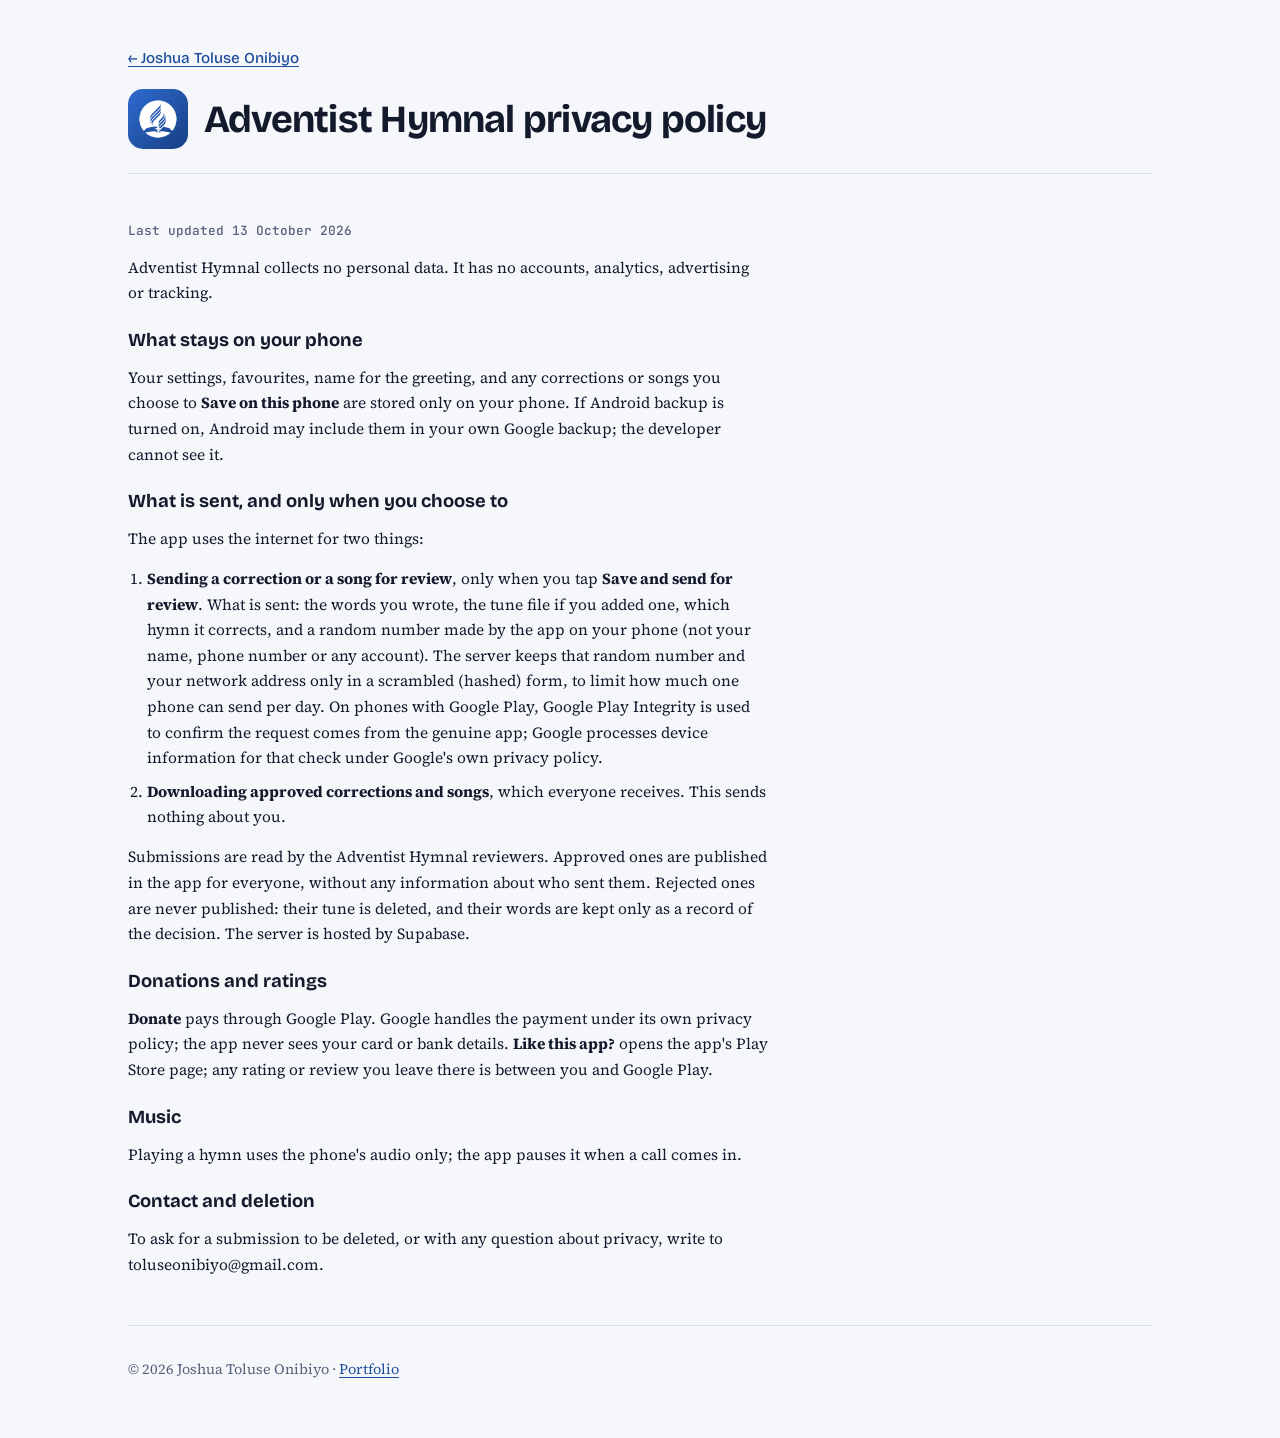
==== adventist-hymnal/privacy/index.html @ 0dadf4bf "New portfolio, with privacy pages for Adventist Hymnal and SapaProof Replaces the old template site " ====
<!doctype html>
<html lang="en">
<head>
<meta charset="utf-8">
<meta name="viewport" content="width=device-width, initial-scale=1, viewport-fit=cover">
<title>Adventist Hymnal Privacy Policy</title>
<meta name="description" content="How the Adventist Hymnal app handles your data.">
<link rel="preconnect" href="https://fonts.googleapis.com">
<link rel="preconnect" href="https://fonts.gstatic.com" crossorigin>
<link rel="stylesheet" href="https://fonts.googleapis.com/css2?family=Bricolage+Grotesque:opsz,wght@12..96,500;12..96,700&family=Source+Serif+4:ital,opsz,wght@0,8..60,400;0,8..60,600;1,8..60,400&family=JetBrains+Mono:wght@500&display=swap">
<link rel="stylesheet" href="../../assets/site.css">
<link rel="icon" href="../../assets/img/adventist-hymnal-icon.png">
</head>
<body>
<div class="wrap">
  <header class="policy-head">
    <a href="../../">← Joshua Toluse Onibiyo</a>
    <div class="card-head">
      <img src="../../assets/img/adventist-hymnal-icon.png" alt="Adventist Hymnal app icon" width="60" height="60">
      <h1>Adventist Hymnal privacy policy</h1>
    </div>
  </header>
  <section class="policy">
    <div class="col">
      <p class="updated">Last updated 13 October 2026</p>
      <p>Adventist Hymnal collects no personal data. It has no accounts, analytics, advertising or tracking.</p>
      <h2>What stays on your phone</h2>
      <p>Your settings, favourites, name for the greeting, and any corrections or songs you choose to <strong>Save on this phone</strong> are stored only on your phone. If Android backup is turned on, Android may include them in your own Google backup; the developer cannot see it.</p>
      <h2>What is sent, and only when you choose to</h2>
      <p>The app uses the internet for two things:</p>
      <ol>
        <li><strong>Sending a correction or a song for review</strong>, only when you tap <strong>Save and send for review</strong>. What is sent: the words you wrote, the tune file if you added one, which hymn it corrects, and a random number made by the app on your phone (not your name, phone number or any account). The server keeps that random number and your network address only in a scrambled (hashed) form, to limit how much one phone can send per day. On phones with Google Play, Google Play Integrity is used to confirm the request comes from the genuine app; Google processes device information for that check under Google's own privacy policy.</li>
        <li><strong>Downloading approved corrections and songs</strong>, which everyone receives. This sends nothing about you.</li>
      </ol>
      <p>Submissions are read by the Adventist Hymnal reviewers. Approved ones are published in the app for everyone, without any information about who sent them. Rejected ones are never published: their tune is deleted, and their words are kept only as a record of the decision. The server is hosted by Supabase.</p>
      <h2>Donations and ratings</h2>
      <p><strong>Donate</strong> pays through Google Play. Google handles the payment under its own privacy policy; the app never sees your card or bank details. <strong>Like this app?</strong> opens the app's Play Store page; any rating or review you leave there is between you and Google Play.</p>
      <h2>Music</h2>
      <p>Playing a hymn uses the phone's audio only; the app pauses it when a call comes in.</p>
      <h2>Contact and deletion</h2>
      <p>To ask for a submission to be deleted, or with any question about privacy, write to toluseonibiyo@gmail.com.</p>
    </div>
  </section>
  <footer>© 2026 Joshua Toluse Onibiyo · <a href="../../">Portfolio</a></footer>
</div>
</body>
</html>
---- assets/site.css ----
/* Layout: one wide column (64rem). Hero = photo beside name; solutions are
     full-width cards (text beside a phone screen); data work is a dated list
     plus a wrap grid of pipeline projects; prose stays near 65 characters. */
  :root {
    --bg: #f5f7fb;
    --surface: #ffffff;
    --ink: #121a2b;
    --muted: #56617a;
    --accent: #1f4e9c;
    --accent-soft: #e2e9f6;
    --line: #dbe1ec;
    --display: "Bricolage Grotesque", "Segoe UI", system-ui, sans-serif;
    --body: "Source Serif 4", Georgia, "Times New Roman", serif;
    --mono: "JetBrains Mono", ui-monospace, "SFMono-Regular", Menlo, monospace;
  }
  @media (prefers-color-scheme: dark) {
    :root:not([data-theme="light"]) {
      --bg: #0d1220; --surface: #151c2d; --ink: #e7ebf4; --muted: #9ba6bd;
      --accent: #8fb3f3; --accent-soft: #1c2943; --line: #252f47;
      color-scheme: dark;
    }
  }
  :root[data-theme="dark"] {
    --bg: #0d1220; --surface: #151c2d; --ink: #e7ebf4; --muted: #9ba6bd;
    --accent: #8fb3f3; --accent-soft: #1c2943; --line: #252f47;
    color-scheme: dark;
  }

  * { box-sizing: border-box; }
  body {
    background: var(--bg);
    color: var(--ink);
    font: 400 1.0625rem/1.65 var(--body);
    padding-inline: 20px;
    padding-block: 0;
  }
  .wrap { max-width: 64rem; margin-inline: auto; }
  .col { max-width: 40rem; }
  h1, h2, h3 { font-family: var(--display); text-wrap: balance; margin: 0; line-height: 1.12; }
  p { margin: 0; }
  ul, ol { margin: 0; }
  a { color: var(--accent); text-underline-offset: 3px; }
  a:focus-visible, button:focus-visible { outline: 2px solid var(--accent); outline-offset: 3px; border-radius: 4px; }
  .label {
    font: 500 0.75rem/1.4 var(--mono);
    letter-spacing: 0.08em;
    text-transform: uppercase;
    color: var(--accent);
  }
  .muted { color: var(--muted); }

  /* Hero */
  header { padding-block: 4rem 3rem; display: grid; grid-template-columns: minmax(0, 1fr) auto; gap: 2rem; align-items: center; }
  .hero-text { display: grid; gap: 1.1rem; min-width: 0; }
  header h1 { font-size: clamp(2.5rem, 6.5vw, 4.2rem); font-weight: 700; letter-spacing: -0.02em; }
  header h1 span { color: var(--accent); }
  .lede { font-size: 1.2rem; color: var(--muted); max-width: 36rem; }
  .facets { display: flex; flex-wrap: wrap; gap: 0.5rem; padding: 0; list-style: none; }
  .facets li {
    font: 500 0.8rem/1 var(--mono); color: var(--accent); background: var(--accent-soft);
    padding: 0.5rem 0.7rem; border-radius: 999px;
  }
  .photo {
    width: 220px; aspect-ratio: 292 / 312; max-width: 100%;
    border-radius: 50% 50% 28px 28px;
    background: linear-gradient(160deg, var(--accent-soft), var(--surface));
    border: 1px solid var(--line);
    overflow: hidden; display: flex; align-items: flex-end; justify-content: center;
  }
  .photo img { width: 100%; height: auto; display: block; }
  nav { display: flex; flex-wrap: wrap; gap: 0.5rem 1.4rem; font: 500 0.95rem/1.4 var(--display); }

  section { padding-block: 3rem; border-top: 1px solid var(--line); display: grid; gap: 1.5rem; }
  .section-head { display: grid; gap: 0.5rem; }
  .section-head h2 { font-size: 1.9rem; font-weight: 700; }

  /* Solution cards */
  .solutions { display: grid; gap: 1.5rem; }
  .card {
    background: var(--surface); border: 1px solid var(--line);
    border-radius: 20px; padding: clamp(1.25rem, 4vw, 2.25rem);
    display: grid; grid-template-columns: minmax(0, 1fr) 200px; gap: 2.25rem; align-items: start;
  }
  .card-text { display: grid; gap: 1rem; min-width: 0; }
  .card-head { display: flex; gap: 1rem; align-items: center; }
  .card-head img, .card-head .glyph { width: 60px; height: 60px; border-radius: 15px; flex: none; }
  .glyph { background: var(--accent); display: grid; place-items: center; }
  .glyph svg { width: 30px; height: 30px; }
  .card-head h3 { font-size: 1.5rem; }
  .status {
    display: inline-block; margin-top: 0.35rem;
    font: 500 0.75rem/1.35 var(--mono); letter-spacing: 0.03em;
    color: var(--accent); background: var(--accent-soft);
    padding: 0.3rem 0.6rem; border-radius: 10px;
  }
  .counts { font: 500 0.85rem/1.6 var(--mono); color: var(--muted); font-variant-numeric: tabular-nums; }
  .counts b { color: var(--ink); font-weight: 500; }
  ul.features { padding-left: 1.2rem; display: grid; gap: 0.4rem; }
  ul.features li::marker { color: var(--accent); }
  .stack { font: 500 0.8rem/1.6 var(--mono); color: var(--muted); }
  .detail { font: 500 0.78rem/1.5 var(--mono); color: var(--muted); }
  figure { margin: 0; display: grid; gap: 0.5rem; justify-items: center; }
  figure img {
    width: 100%; height: auto; display: block;
    border-radius: 22px; border: 6px solid var(--ink); background: var(--surface);
  }
  figcaption { font: 500 0.72rem/1.3 var(--mono); color: var(--muted); letter-spacing: 0.04em; text-align: center; }

  /* Awa Church: a worked offering split instead of a screenshot */
  .split { border: 1px solid var(--line); border-radius: 14px; padding: 1rem; display: grid; gap: 0.6rem; background: var(--bg); width: 100%; }
  .split table { width: 100%; border-collapse: collapse; font: 500 0.8rem/1.4 var(--mono); font-variant-numeric: tabular-nums; }
  .split td { padding: 0.35rem 0; border-top: 1px dashed var(--line); }
  .split td:last-child { text-align: right; }
  .split tr:first-child td { border-top: 0; }
  .split .total td { font-weight: 500; color: var(--ink); border-top: 1px solid var(--muted); }

    .jobs { list-style: none; padding: 0; display: grid; gap: 1.25rem; }
  .job { display: grid; grid-template-columns: 9.5rem minmax(0, 1fr); gap: 1rem; }
  .job .when { font: 500 0.8rem/1.9 var(--mono); color: var(--muted); font-variant-numeric: tabular-nums; }
  .job h3 { font-size: 1.1rem; }
  .job p { color: var(--muted); }
  .projects { display: grid; grid-template-columns: repeat(auto-fill, minmax(15rem, 1fr)); gap: 0.9rem; }
  .project {
    display: grid; gap: 0.35rem; text-decoration: none; color: var(--ink);
    background: var(--surface); border: 1px solid var(--line); border-radius: 14px; padding: 1rem;
  }
  .project:hover { border-color: var(--accent); }
  .project strong { font: 600 1rem/1.3 var(--display); color: var(--accent); }
  .project span { font-size: 0.95rem; }
  .project small { font: 500 0.72rem/1.5 var(--mono); color: var(--muted); }

  .skills { display: grid; grid-template-columns: repeat(auto-fill, minmax(17rem, 1fr)); gap: 1rem 2rem; }
  .skills div { display: grid; gap: 0.25rem; }
  .skills h3 { font-size: 0.95rem; }
  .skills p { color: var(--muted); font-size: 0.97rem; }

  .creds { list-style: none; padding: 0; display: grid; gap: 0.75rem; }
  .creds li { display: grid; grid-template-columns: 1.4rem minmax(0, 1fr); gap: 0.6rem; }
  .creds li::before { content: "✓"; color: var(--accent); font: 700 1rem/1.65 var(--display); }

  .about { display: grid; gap: 1rem; }

  .contact { display: flex; flex-wrap: wrap; align-items: center; gap: 0.75rem; }
  .email {
    font: 500 1rem/1.4 var(--mono); user-select: all;
    background: var(--surface); border: 1px solid var(--line);
    padding: 0.6rem 0.8rem; border-radius: 10px; overflow-wrap: anywhere;
  }
  button.copy {
    font: 500 0.9rem/1 var(--display); cursor: pointer;
    color: var(--surface); background: var(--accent); border: 0;
    padding: 0.7rem 1rem; border-radius: 10px;
  }
  .copied { font: 500 0.85rem/1 var(--display); color: var(--muted); min-height: 1em; }
  .links { display: flex; flex-wrap: wrap; gap: 0.5rem 1.4rem; font: 500 0.95rem/1.4 var(--display); }

  .policy { font-size: 0.97rem; }
  .policy .col { display: grid; gap: 0.9rem; }
  .policy h2 { font-size: 1.15rem; margin-top: 0.6rem; }
  .policy-head { display: grid; gap: 1.25rem; padding-block: 2.5rem 1.5rem; grid-template-columns: minmax(0, 1fr); font: 500 0.95rem/1.4 var(--display); }
  .policy-head h1 { font-size: clamp(1.7rem, 5vw, 2.4rem); font-weight: 700; }
  .policy ol, .policy ul { padding-left: 1.2rem; display: grid; gap: 0.5rem; }
  .policy .updated { color: var(--muted); font: 500 0.8rem/1.4 var(--mono); }
  .table-wrap { overflow-x: auto; }
  .policy table { border-collapse: collapse; width: 100%; font-size: 0.93rem; }
  .policy th, .policy td { text-align: left; padding: 0.5rem 0.6rem; border-bottom: 1px solid var(--line); vertical-align: top; }

  footer { padding-block: 2rem 3rem; border-top: 1px solid var(--line); color: var(--muted); font-size: 0.9rem; }

  @media (max-width: 760px) {
    header { grid-template-columns: minmax(0, 1fr); padding-block: 2.5rem 2rem; }
    .photo { width: 150px; grid-row: 1; }
    .card { grid-template-columns: minmax(0, 1fr); }
    .card figure, .card .split { max-width: 220px; justify-self: center; }
    .card .split { max-width: 100%; }
    .job { grid-template-columns: minmax(0, 1fr); gap: 0.2rem; }
  }
  @media (prefers-reduced-motion: no-preference) {
    a, button, .project { transition: opacity 0.15s, border-color 0.15s; }
    button.copy:hover { opacity: 0.88; }
  }
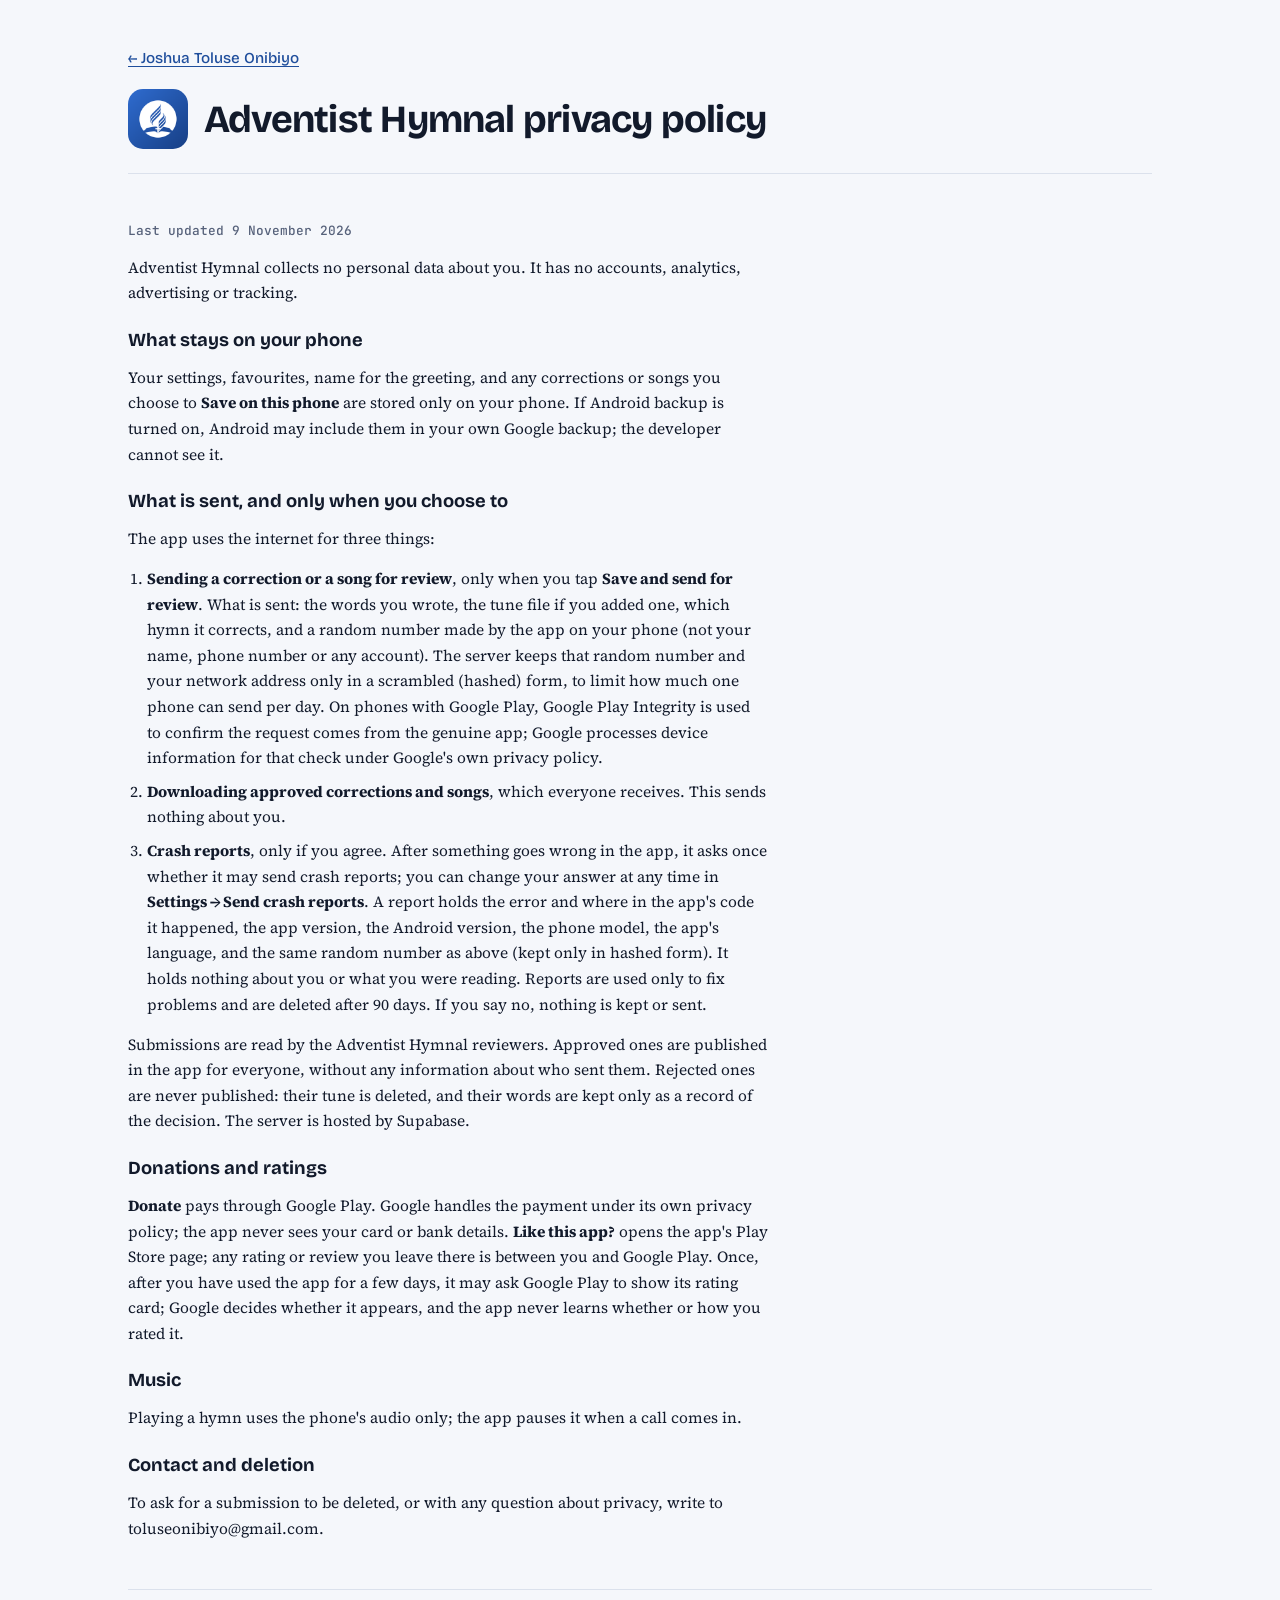
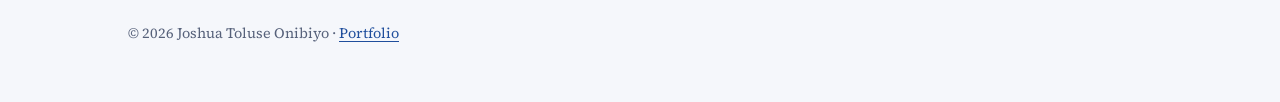
==== commit 7ec005af: "Adventist Hymnal privacy policy: crash reports (only if you agree) and the rating card Co-Authored-B" ====
--- a/adventist-hymnal/privacy/index.html
+++ b/adventist-hymnal/privacy/index.html
@@ -22,19 +22,20 @@
   </header>
   <section class="policy">
     <div class="col">
-      <p class="updated">Last updated 13 October 2026</p>
-      <p>Adventist Hymnal collects no personal data. It has no accounts, analytics, advertising or tracking.</p>
+      <p class="updated">Last updated 9 November 2026</p>
+      <p>Adventist Hymnal collects no personal data about you. It has no accounts, analytics, advertising or tracking.</p>
       <h2>What stays on your phone</h2>
       <p>Your settings, favourites, name for the greeting, and any corrections or songs you choose to <strong>Save on this phone</strong> are stored only on your phone. If Android backup is turned on, Android may include them in your own Google backup; the developer cannot see it.</p>
       <h2>What is sent, and only when you choose to</h2>
-      <p>The app uses the internet for two things:</p>
+      <p>The app uses the internet for three things:</p>
       <ol>
         <li><strong>Sending a correction or a song for review</strong>, only when you tap <strong>Save and send for review</strong>. What is sent: the words you wrote, the tune file if you added one, which hymn it corrects, and a random number made by the app on your phone (not your name, phone number or any account). The server keeps that random number and your network address only in a scrambled (hashed) form, to limit how much one phone can send per day. On phones with Google Play, Google Play Integrity is used to confirm the request comes from the genuine app; Google processes device information for that check under Google's own privacy policy.</li>
         <li><strong>Downloading approved corrections and songs</strong>, which everyone receives. This sends nothing about you.</li>
+        <li><strong>Crash reports</strong>, only if you agree. After something goes wrong in the app, it asks once whether it may send crash reports; you can change your answer at any time in <strong>Settings → Send crash reports</strong>. A report holds the error and where in the app's code it happened, the app version, the Android version, the phone model, the app's language, and the same random number as above (kept only in hashed form). It holds nothing about you or what you were reading. Reports are used only to fix problems and are deleted after 90 days. If you say no, nothing is kept or sent.</li>
       </ol>
       <p>Submissions are read by the Adventist Hymnal reviewers. Approved ones are published in the app for everyone, without any information about who sent them. Rejected ones are never published: their tune is deleted, and their words are kept only as a record of the decision. The server is hosted by Supabase.</p>
       <h2>Donations and ratings</h2>
-      <p><strong>Donate</strong> pays through Google Play. Google handles the payment under its own privacy policy; the app never sees your card or bank details. <strong>Like this app?</strong> opens the app's Play Store page; any rating or review you leave there is between you and Google Play.</p>
+      <p><strong>Donate</strong> pays through Google Play. Google handles the payment under its own privacy policy; the app never sees your card or bank details. <strong>Like this app?</strong> opens the app's Play Store page; any rating or review you leave there is between you and Google Play. Once, after you have used the app for a few days, it may ask Google Play to show its rating card; Google decides whether it appears, and the app never learns whether or how you rated it.</p>
       <h2>Music</h2>
       <p>Playing a hymn uses the phone's audio only; the app pauses it when a call comes in.</p>
       <h2>Contact and deletion</h2>
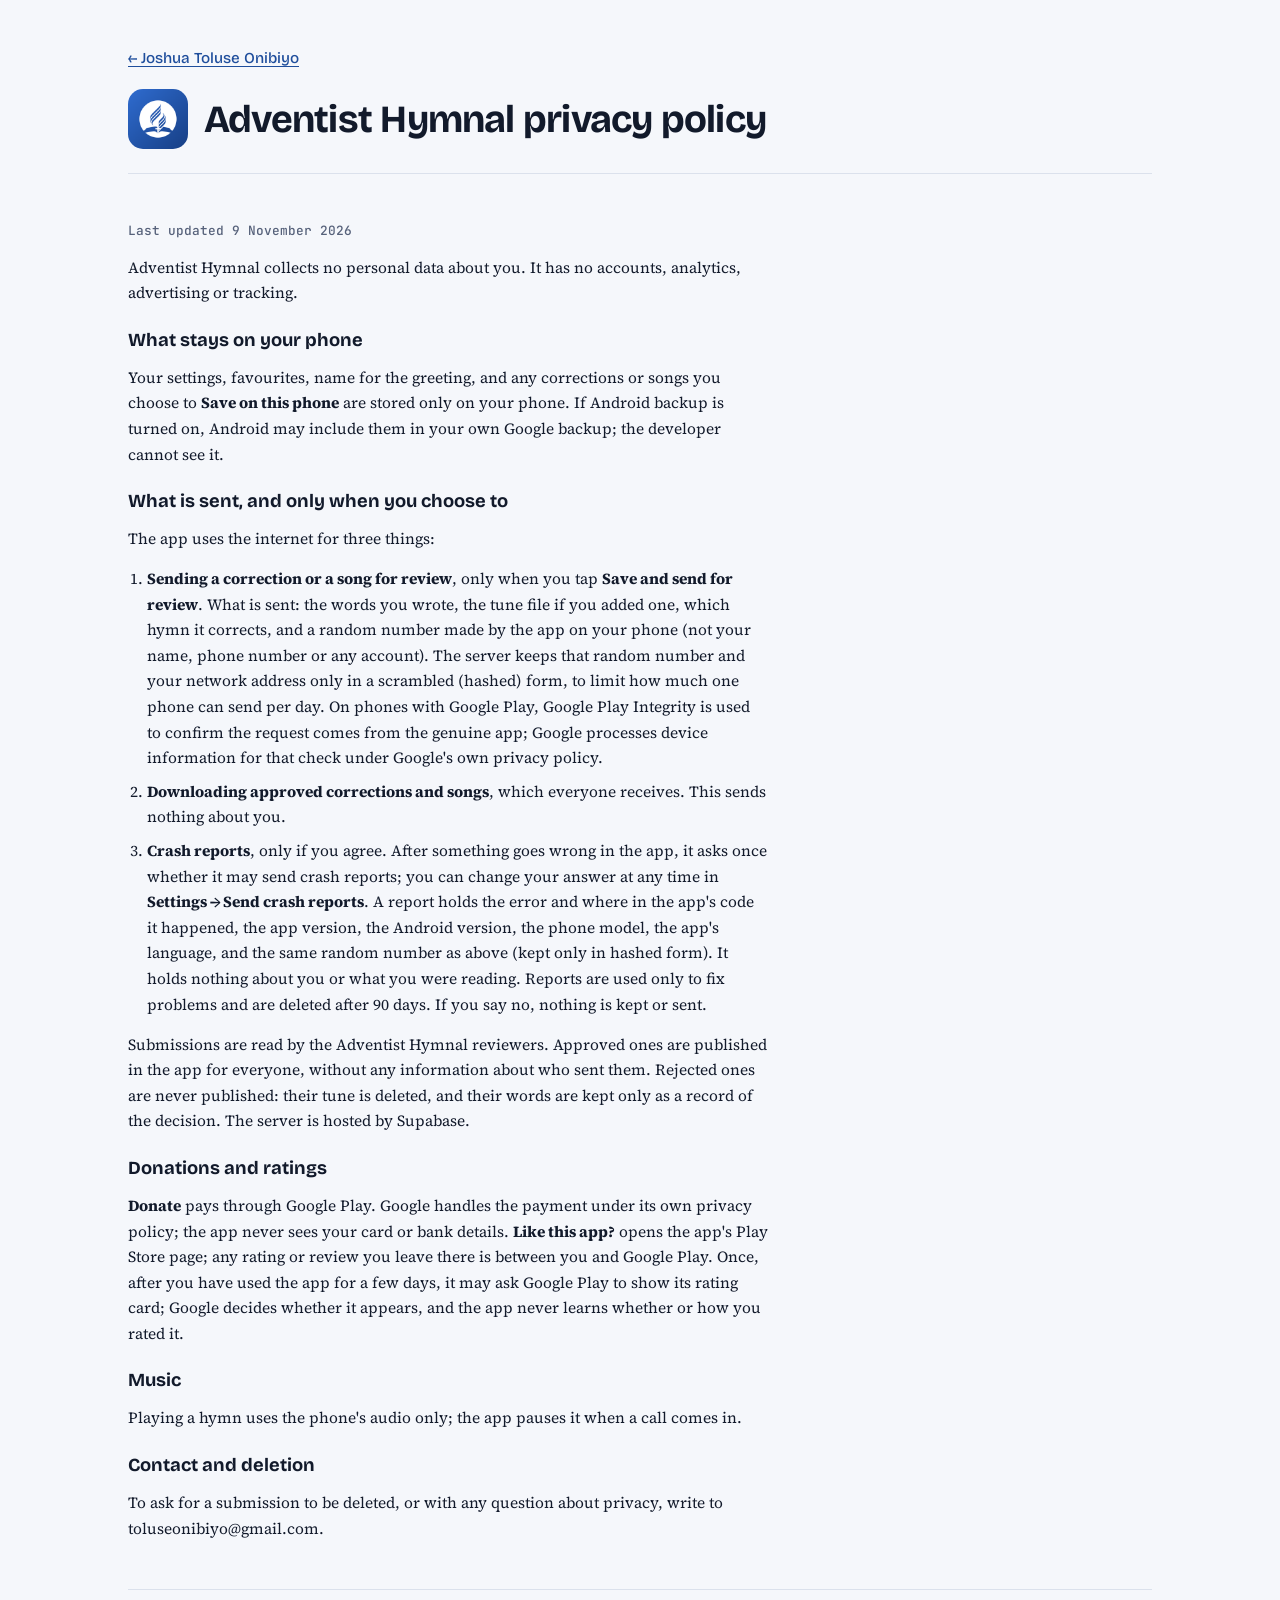
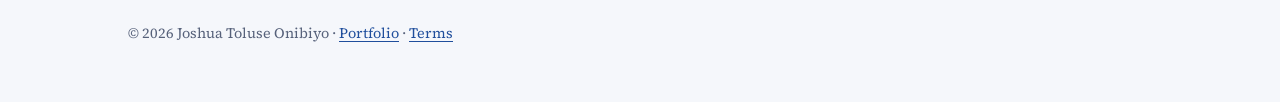
==== commit e9d6c4e0: "Adventist Hymnal terms of service (for the Play trader declaration) Co-Authored-By: Claude Opus 5.5 " ====
--- a/adventist-hymnal/privacy/index.html
+++ b/adventist-hymnal/privacy/index.html
@@ -42,7 +42,7 @@
       <p>To ask for a submission to be deleted, or with any question about privacy, write to toluseonibiyo@gmail.com.</p>
     </div>
   </section>
-  <footer>© 2026 Joshua Toluse Onibiyo · <a href="../../">Portfolio</a></footer>
+  <footer>© 2026 Joshua Toluse Onibiyo · <a href="../../">Portfolio</a> · <a href="../terms/">Terms</a></footer>
 </div>
 </body>
 </html>
